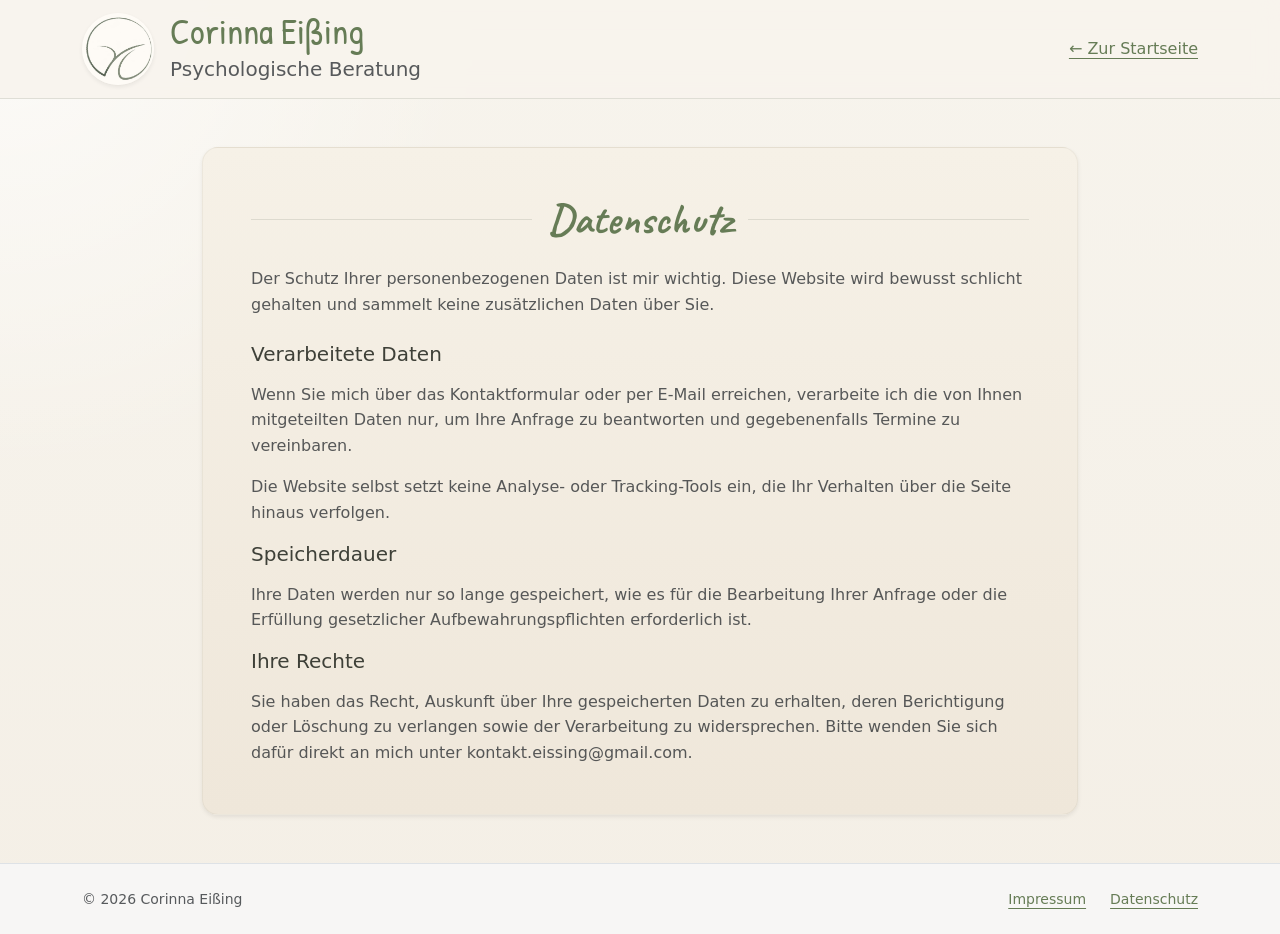
==== datenschutz.html @ 4d72b92f "Datenschutz und Impressum hinzugefügt" ====
<!DOCTYPE html>
<html lang="de">

<head>
  <meta charset="UTF-8" />
  <meta name="viewport" content="width=device-width, initial-scale=1" />
  <title>Datenschutz | Corinna Eißing</title>
  <meta name="description" content="Datenschutzinformationen der Website von Corinna Eißing" />
  <link rel="preconnect" href="https://fonts.googleapis.com">
  <link rel="preconnect" href="https://fonts.gstatic.com" crossorigin>
  <link href="https://fonts.googleapis.com/css2?family=Caveat:wght@400..700&display=swap" rel="stylesheet">
  <link href="https://fonts.googleapis.com/css2?family=Patrick+Hand&display=swap" rel="stylesheet">
  <link href="https://cdn.jsdelivr.net/npm/bootstrap@5.3.3/dist/css/bootstrap.min.css" rel="stylesheet"
    integrity="sha384-QWTKZyjpPEjISv5WaRU9OFeRpok6YctnYmDr5pNlyT2bRjXh0JMhjY6hW+ALEwIH" crossorigin="anonymous">
  <link rel="stylesheet" href="styles.css" />
</head>

<body>
  <a class="skip-link" href="#main">Zum Inhalt springen</a>

  <header class="site-header sticky-top">
    <nav class="navbar navbar-expand-lg py-2">
      <div class="container">
        <a class="navbar-brand d-flex align-items-center gap-3" href="index.html">
          <img src="images/Logo.JPEG" alt="Logo" class="rounded-circle shadow-sm"
            style="width: 4.5rem; height: 4.5rem; object-fit: cover;" />
          <div>
            <div class="brand-title lh-1 m-0">Corinna Eißing</div>
            <p class="brand-subtitle m-0 mt-1 text-muted">Psychologische Beratung</p>
          </div>
        </a>
        <a href="index.html" class="custom-link">← Zur Startseite</a>
      </div>
    </nav>
  </header>

  <main id="main">
    <section class="py-5">
      <div class="container" style="max-width: 900px;">
        <article class="info-box p-4 p-md-5 rounded-4 shadow-sm">
          <h1 class="section-title mb-4">Datenschutz</h1>
          <p class="text-muted mb-4">Der Schutz Ihrer personenbezogenen Daten ist mir wichtig. Diese Website wird bewusst schlicht gehalten und sammelt keine zusätzlichen Daten über Sie.</p>

          <h2 class="h5 mb-3">Verarbeitete Daten</h2>
          <p class="text-muted mb-3">Wenn Sie mich über das Kontaktformular oder per E-Mail erreichen, verarbeite ich die von Ihnen mitgeteilten Daten nur, um Ihre Anfrage zu beantworten und gegebenenfalls Termine zu vereinbaren.</p>
          <p class="text-muted mb-3">Die Website selbst setzt keine Analyse- oder Tracking-Tools ein, die Ihr Verhalten über die Seite hinaus verfolgen.</p>

          <h2 class="h5 mb-3">Speicherdauer</h2>
          <p class="text-muted mb-3">Ihre Daten werden nur so lange gespeichert, wie es für die Bearbeitung Ihrer Anfrage oder die Erfüllung gesetzlicher Aufbewahrungspflichten erforderlich ist.</p>

          <h2 class="h5 mb-3">Ihre Rechte</h2>
          <p class="text-muted mb-0">Sie haben das Recht, Auskunft über Ihre gespeicherten Daten zu erhalten, deren Berichtigung oder Löschung zu verlangen sowie der Verarbeitung zu widersprechen. Bitte wenden Sie sich dafür direkt an mich unter kontakt.eissing@gmail.com.</p>
        </article>
      </div>
    </section>
  </main>

  <footer class="py-4 border-top bg-light bg-opacity-75">
    <div class="container d-flex flex-column flex-md-row justify-content-between align-items-center">
      <p class="text-muted mb-3 mb-md-0 small">© 2026 Corinna Eißing</p>
      <nav aria-label="Footer Navigation">
        <ul class="list-unstyled d-flex gap-4 mb-0 small">
          <li><a href="impressum.html" class="text-muted text-decoration-none custom-link">Impressum</a></li>
          <li><a href="datenschutz.html" class="text-muted text-decoration-none custom-link">Datenschutz</a></li>
        </ul>
      </nav>
    </div>
  </footer>
</body>

</html>
---- styles.css ----
/* =========================
   Base / reset
   ========================= */

*,
*::before,
*::after {
  box-sizing: border-box;
}

html {
  color-scheme: light;
  scroll-behavior: smooth;
}

body {
  margin: 0;
  min-width: 320px;
  font-family: var(--font-sans);
  line-height: 1.6;
  color: var(--text);
  background:
    radial-gradient(circle at top left, rgba(255, 255, 255, 0.65), transparent 30%),
    linear-gradient(to bottom, #f7f4ed, #f4efe6);
}

/* =========================
   Design tokens
   ========================= */

:root {
  /* Color palette */
  --bg: #f7f4ed;
  --surface: rgba(255, 250, 243, 0.86);
  --surface-strong: #f8f3ea;
  --text: #3e4038;
  --text-secondary: #5a5e52;
  --text-tertiary: #4a5141;
  --muted: #5e6357;
  --accent-line: #91a876;

  /* Brand colors */
  --brand-green: #667c56;
  --brand-green-soft: #90a77b;
  --brand-green-bright: #8ab263;
  --brand-orange: #dc8a35;
  --brand-orange-dark: #bf7225;
  --line: rgba(84, 93, 76, 0.15);

  /* Border radius - consistent hierarchy */
  --radius-sm: 0.4rem;
  --radius: 1.25rem;
  --radius-lg: 1.75rem;
  --radius-pill: 999px;

  /* Shadow system */
  --shadow: 0 10px 30px rgba(60, 53, 40, 0.08), 0 2px 8px rgba(60, 53, 40, 0.05);
  --shadow-sm: 0 2px 8px rgba(60, 53, 40, 0.05);
  --shadow-md: 0 6px 18px rgba(60, 53, 40, 0.08);
  --shadow-lg: 0 12px 28px rgba(60, 53, 40, 0.12);
  --shadow-inset: inset 0 1px 0 rgba(255, 255, 255, 0.6);

  --text-sm: clamp(0.95rem, 0.9rem + 0.2vw, 1rem);
  --text-md: clamp(1rem, 0.95rem + 0.3vw, 1.125rem);
  --text-lg: clamp(1.2rem, 1rem + 0.8vw, 1.8rem);
  --text-xl: clamp(1.9rem, 1.3rem + 2vw, 3.4rem);
  --text-script: clamp(1.8rem, 1.2rem + 1.8vw, 3rem);
  --script-font: 'Patrick Hand', "Brush Script MT", "Segoe Script", "Snell Roundhand", cursive;

  /* Primary type scale and font stacks */
  --font-sans: system-ui, -apple-system, "Segoe UI", Roboto, "Helvetica Neue", Arial, sans-serif;
  --heading-1: clamp(2.2rem, 1.8rem + 2vw, 3rem);
  --heading-2: clamp(1.6rem, 1.3rem + 1.2vw, 2.4rem);
  --heading-3: clamp(1.2rem, 1rem + 0.8vw, 1.8rem);

  /* Transition timing */
  --transition-fast: 150ms ease;
  --transition-base: 200ms ease;
  --transition-slow: 400ms ease;
}

/* =========================
   Typography
   ========================= */


.caveat-400 {
  font-family: "Caveat", cursive;
  font-optical-sizing: auto;
  font-weight: 400;
  font-style: normal;
}
.caveat-700 {
  font-family: "Caveat", cursive;
  font-optical-sizing: auto;
  font-weight: 700;
  font-style: normal;
}

/* Role-based handwritten / display headings */
.handwritten,
.offer-card h3 {
  font-family: var(--script-font);
  font-weight: 400;
  color: var(--brand-green);
  line-height: 1.1;
}

.schlagwort {
  font-family: "Caveat";
  font-weight: 400;
  color: var(--brand-green);
  line-height: 1.1;
}
.section-title {
  font-size: var(--text-script);
  font-family: "Caveat", cursive;
  font-optical-sizing: auto;
  font-weight: 700;
  font-style: normal;
  display: flex;
  align-items: center;
  justify-content: center;
  gap: 1rem;
  color: var(--brand-green);
  line-height: 1.1;
}

.kasten-titel {
  font-family: "Caveat", cursive;
  font-optical-sizing: auto;
  font-weight: 400;
  font-style: normal;
  color: var(--brand-green);
  line-height: 1.1;
}
.prompt-card h2,
.info-box h3,
.offer-card h3 {
  font-size: var(--heading-2);
}

h1, h2, h3, h4, h5, h6 {
  color: var(--brand-green);
  font-family: var(--font-sans);
}

.curved-section h3 {
  color: var(--brand-green-bright);
}


.section-title::before,
.section-title::after {
  content: "";
  height: 1px;
  flex: 1 1 100px;
  background: var(--line);
}

.accent-line {
  position: relative;
  display: inline-block;
}

.accent-line::after {
  content: "";
  display: block;
  width: 8rem;
  height: 0.35rem;
  margin: 0.75rem auto 0;
  border-radius: var(--radius-pill);
  background: linear-gradient(90deg, transparent, var(--accent-line), transparent);
  opacity: 0.7;
}

/* =========================
   Accessibility helper
   ========================= */

.skip-link {
  position: absolute;
  left: 1rem;
  top: -10rem;
  z-index: 1000;
  background: #ffffff;
  color: #000000;
  padding: 0.75rem 1rem;
  border-radius: 0.75rem;
  box-shadow: var(--shadow);
}

.skip-link:focus {
  top: 1rem;
}

/* =========================
   Header & Nav
   ========================= */

.site-header {
  background: rgba(248, 244, 237, 0.92);
  backdrop-filter: blur(12px);
  border-bottom: 1px solid var(--line);
}

.brand-title {
  font-family: var(--script-font);
  font-size: clamp(1.8rem, 1.25rem + 1.25vw, 2.8rem);
  color: var(--brand-green);
}

.custom-nav-link {
  position: relative;
  color: var(--text) !important;
  font-size: var(--text-sm);
  text-decoration: none;
  display: inline-block;
  padding-bottom: 0.2rem;
}

.custom-nav-link::after {
  content: "";
  position: absolute;
  left: 0;
  bottom: 0;
  width: 100%;
  height: 2px;
  background: var(--brand-orange);
  transform: scaleX(0);
  transform-origin: center;
  transition: transform var(--transition-base);
}

.custom-nav-link:hover::after,
.custom-nav-link:focus-visible::after {
  transform: scaleX(1);
}

/* =========================
   Buttons & Links
   ========================= */

.custom-btn {
  display: inline-flex;
  align-items: center;
  justify-content: center;
  min-height: 3rem;
  transition:
    transform var(--transition-base),
    box-shadow var(--transition-base),
    background-color var(--transition-base);
  color: #fffdf9 !important;
  background: linear-gradient(180deg, #a2c072, var(--brand-green-bright));
  border: none;
}

.custom-btn:hover {
  transform: translateY(-2px);
  box-shadow: var(--shadow-lg) !important;
  background: linear-gradient(180deg, #b4cc82, #8db065);
}

.custom-btn:active {
  transform: translateY(0);
  background: linear-gradient(180deg, #8db065, #6f9a59);
}

.custom-link {
  color: var(--brand-green) !important;
  text-decoration: underline !important;
  text-decoration-thickness: 1px !important;
  text-underline-offset: 0.25rem !important;
  transition: color var(--transition-base), text-decoration-color var(--transition-base);
}

.custom-link:hover,
.custom-link:focus-visible {
  color: var(--brand-orange) !important;
  text-decoration-color: var(--brand-orange) !important;
}

/* =========================
   Hero
   ========================= */

.hero-image {
  min-height: min(72svh, 46rem);
  background:
    linear-gradient(to right, rgba(28, 36, 24, 0.45), rgba(28, 36, 24, 0.08) 48%, rgba(28, 36, 24, 0.1)),
    url("images/hero.jpg") center / cover no-repeat;
}

.hero-copy p {
  font-family: var(--script-font);
  font-size: var(--text-script);
  font-weight: 400;
  text-shadow: 0 2px 8px rgba(0,0,0,0.15);
}

@media (max-width: 700px) {
  .hero-copy p {
    font-size: clamp(1.4rem, 1.2rem + 1.5vw, 2rem);
  }
}

/* =========================
   Intro cards
   ========================= */

.bg-gradient-custom {
  background:
    linear-gradient(to bottom, rgba(255, 255, 255, 0.45), rgba(255, 255, 255, 0)),
    transparent;
}

.prompt-card {
  position: relative;
  min-height: 11rem;
  /* soft paper look */
  background:
    radial-gradient(circle at 20% 30%, rgba(255,255,255,0.8), transparent 60%),
    radial-gradient(circle at 80% 70%, rgba(255,255,255,0.6), transparent 60%),
    linear-gradient(180deg, #f6f1e7, #efe7da);
  border: 1px solid rgba(120, 110, 90, 0.08);
  box-shadow: var(--shadow-md), var(--shadow-inset);
  transition: transform var(--transition-base), box-shadow var(--transition-base);
  cursor: pointer;
}

.prompt-card:active {
  transform: translateY(1px) scale(0.99);
}

.prompt-card h2::after {
  content: "";
  display: block;
  width: 60%;
  height: 0.35rem;
  margin: 0.6rem auto 0;
  background: linear-gradient(90deg, transparent, rgba(235, 159, 81, 0.8), transparent);
  border-radius: var(--radius-pill);
  opacity: 0.7;
}

/* subtle organic variation */
.prompt-card:nth-child(1) {
  transform: rotate(-1deg);
}
.prompt-card:nth-child(2) {
  transform: rotate(0.5deg);
}
.prompt-card:nth-child(3) {
  transform: rotate(-0.5deg);
}

/* hover = slight lift */
.prompt-card:hover {
  transform: translateY(-3px) scale(1.01);
  box-shadow: var(--shadow-lg), var(--shadow-inset);
}

/* =========================
   CTA band
   ========================= */

.cta-band {
  background:
    radial-gradient(circle at 20% 25%, rgba(255, 255, 255, 0.15), transparent 30%),
    radial-gradient(circle at 85% 70%, rgba(255, 255, 255, 0.12), transparent 25%),
    linear-gradient(180deg, #98b08a, #7e966e);
}

.cta-band::before,
.cta-band::after {
  content: "";
  position: absolute;
  left: -5%;
  width: 110%;
  height: 4rem;
  background: var(--bg);
}

.cta-band::before {
  top: -2rem;
  border-bottom-left-radius: 55% 100%;
  border-bottom-right-radius: 45% 100%;
}

.cta-band::after {
  bottom: -2rem;
  border-top-left-radius: 45% 100%;
  border-top-right-radius: 55% 100%;
}

/* =========================
   Info boxes
   ========================= */

.info-box {
  background: linear-gradient(180deg, #f6f1e7, #efe7da);
  border: 1px solid rgba(120, 110, 90, 0.08);
  box-shadow: var(--shadow-md), var(--shadow-inset);
}

.info-box h3 {
  color: var(--brand-green-bright);
}

/* =========================
   Curved section
   ========================= */

.curved-section {
  background: linear-gradient(180deg, rgba(255, 255, 255, 0.8), rgba(255, 255, 255, 0.4));
  border-radius: var(--radius);
}

.curved-section::before {
  content: "";
  position: absolute;
  top: -20px;
  left: -10%;
  width: 120%;
  height: 40px;
  background: var(--bg);
  border-bottom-left-radius: 50% 100%;
  border-bottom-right-radius: 50% 100%;
}

/* =========================
   Responsive titles
   ========================= */

@media (max-width: 600px) {
  .section-title {
    font-size: clamp(1.4rem, 1.2rem + 1vw, 2.2rem);
    gap: 0.5rem;
  }
}

/* =========================
   Motion preferences
   ========================= */

@media (prefers-reduced-motion: reduce) {
  html {
    scroll-behavior: auto;
  }
  *, *::before, *::after {
    animation: none !important;
    transition-duration: 0.01ms !important;
    transition-delay: 0ms !important;
  }
}

section[id] {
  scroll-margin-top: 5rem;
}
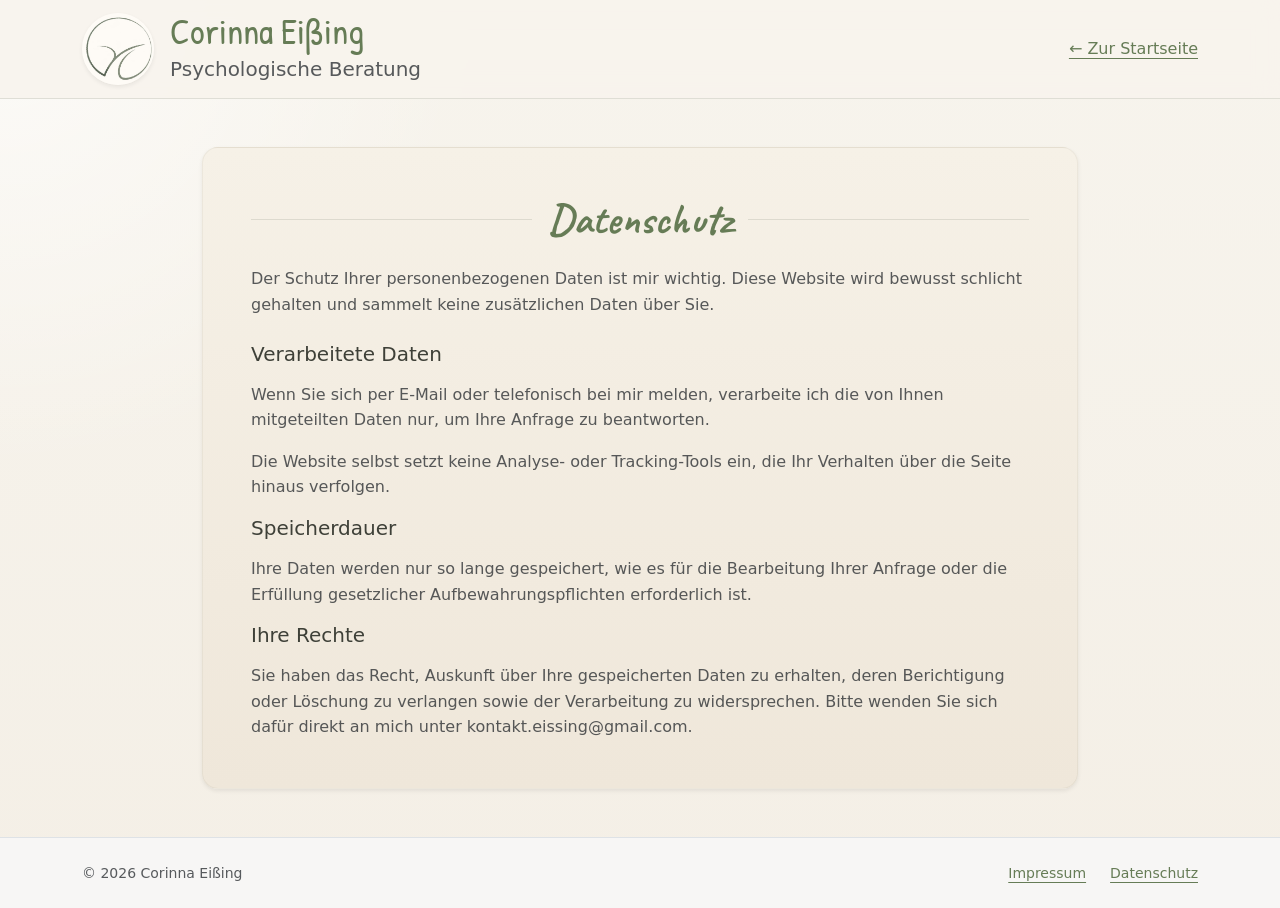
==== commit 5036e22a: "Datenschutz text" ====
--- a/datenschutz.html
+++ b/datenschutz.html
@@ -42,7 +42,7 @@
           <p class="text-muted mb-4">Der Schutz Ihrer personenbezogenen Daten ist mir wichtig. Diese Website wird bewusst schlicht gehalten und sammelt keine zusätzlichen Daten über Sie.</p>
 
           <h2 class="h5 mb-3">Verarbeitete Daten</h2>
-          <p class="text-muted mb-3">Wenn Sie mich über das Kontaktformular oder per E-Mail erreichen, verarbeite ich die von Ihnen mitgeteilten Daten nur, um Ihre Anfrage zu beantworten und gegebenenfalls Termine zu vereinbaren.</p>
+          <p class="text-muted mb-3">Wenn Sie sich per E-Mail oder telefonisch bei mir melden, verarbeite ich die von Ihnen mitgeteilten Daten nur, um Ihre Anfrage zu beantworten.</p>
           <p class="text-muted mb-3">Die Website selbst setzt keine Analyse- oder Tracking-Tools ein, die Ihr Verhalten über die Seite hinaus verfolgen.</p>
 
           <h2 class="h5 mb-3">Speicherdauer</h2>
--- a/styles.css
+++ b/styles.css
@@ -70,7 +70,7 @@
   /* Primary type scale and font stacks */
   --font-sans: system-ui, -apple-system, "Segoe UI", Roboto, "Helvetica Neue", Arial, sans-serif;
   --heading-1: clamp(2.2rem, 1.8rem + 2vw, 3rem);
-  --heading-2: clamp(1.6rem, 1.3rem + 1.2vw, 2.4rem);
+  --heading-2: clamp(1.2rem, 1.1rem + 1.2vw, 2.4rem);
   --heading-3: clamp(1.2rem, 1rem + 0.8vw, 1.8rem);
 
   /* Transition timing */
@@ -133,6 +133,7 @@
   font-style: normal;
   color: var(--brand-green);
   line-height: 1.1;
+  font-size: var(--text-lg);
 }
 .prompt-card h2,
 .info-box h3,
@@ -292,7 +293,7 @@
 }
 
 .hero-copy p {
-  font-family: var(--script-font);
+  font-family: "Caveat"; cursive;
   font-size: var(--text-script);
   font-weight: 400;
   text-shadow: 0 2px 8px rgba(0,0,0,0.15);
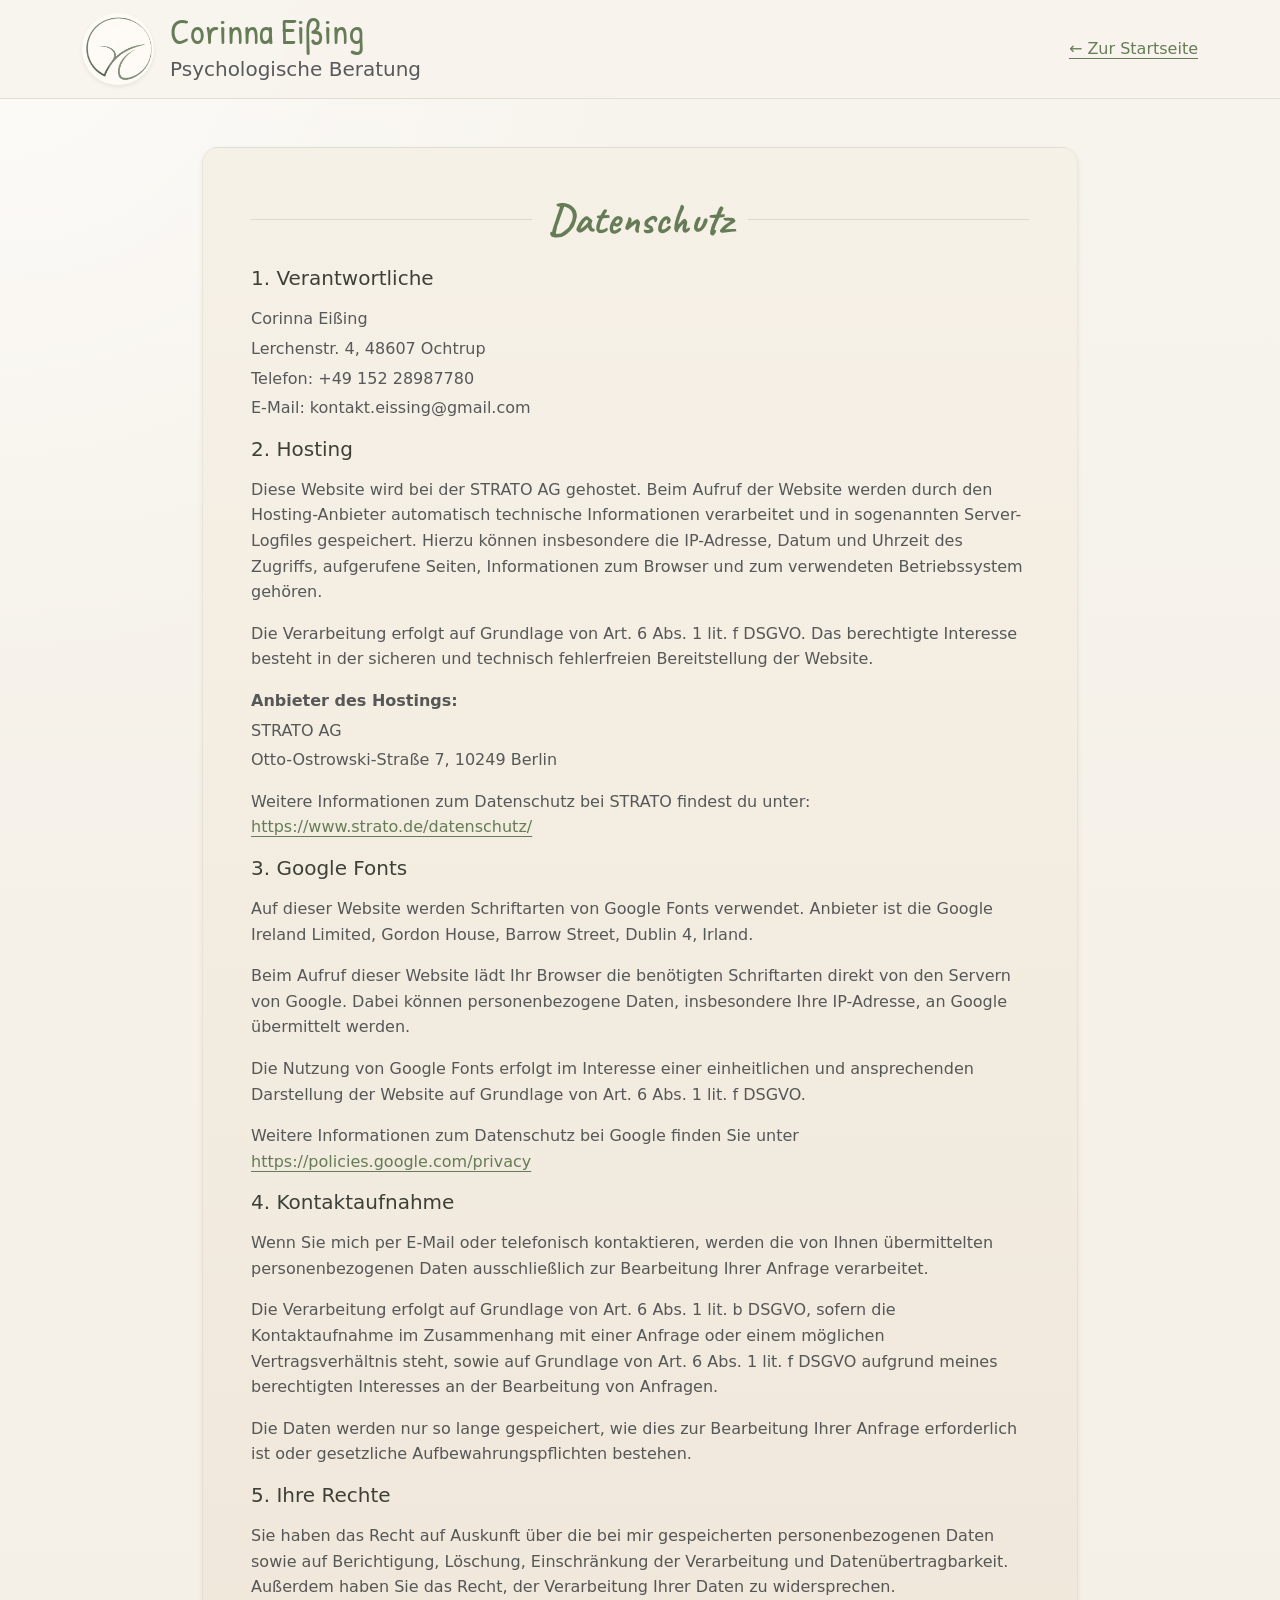
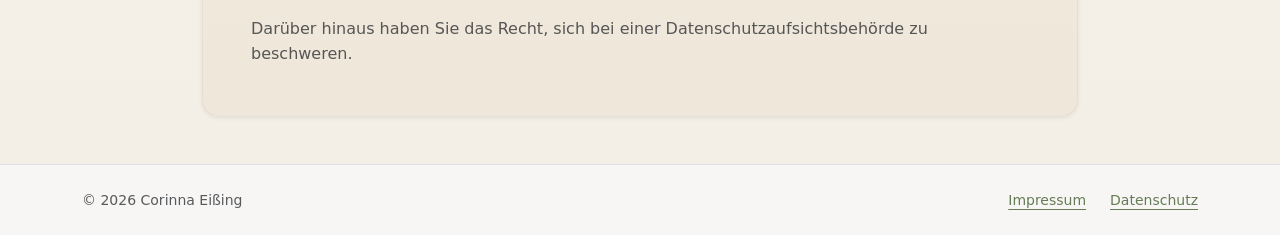
==== commit 5ccda889: "Datenschutz text chatgpt" ====
--- a/datenschutz.html
+++ b/datenschutz.html
@@ -39,17 +39,35 @@
       <div class="container" style="max-width: 900px;">
         <article class="info-box p-4 p-md-5 rounded-4 shadow-sm">
           <h1 class="section-title mb-4">Datenschutz</h1>
-          <p class="text-muted mb-4">Der Schutz Ihrer personenbezogenen Daten ist mir wichtig. Diese Website wird bewusst schlicht gehalten und sammelt keine zusätzlichen Daten über Sie.</p>
 
-          <h2 class="h5 mb-3">Verarbeitete Daten</h2>
-          <p class="text-muted mb-3">Wenn Sie sich per E-Mail oder telefonisch bei mir melden, verarbeite ich die von Ihnen mitgeteilten Daten nur, um Ihre Anfrage zu beantworten.</p>
-          <p class="text-muted mb-3">Die Website selbst setzt keine Analyse- oder Tracking-Tools ein, die Ihr Verhalten über die Seite hinaus verfolgen.</p>
+          <h2 class="h5 mb-3">1. Verantwortliche</h2>
+          <p class="text-muted mb-1">Corinna Eißing</p>
+          <p class="text-muted mb-1">Lerchenstr. 4, 48607 Ochtrup</p>
+          <p class="text-muted mb-1">Telefon: +49 152 28987780</p>
+          <p class="text-muted mb-3">E-Mail: kontakt.eissing@gmail.com</p>
 
-          <h2 class="h5 mb-3">Speicherdauer</h2>
-          <p class="text-muted mb-3">Ihre Daten werden nur so lange gespeichert, wie es für die Bearbeitung Ihrer Anfrage oder die Erfüllung gesetzlicher Aufbewahrungspflichten erforderlich ist.</p>
+          <h2 class="h5 mb-3">2. Hosting</h2>
+          <p class="text-muted mb-3">Diese Website wird bei der STRATO AG gehostet. Beim Aufruf der Website werden durch den Hosting-Anbieter automatisch technische Informationen verarbeitet und in sogenannten Server-Logfiles gespeichert. Hierzu können insbesondere die IP-Adresse, Datum und Uhrzeit des Zugriffs, aufgerufene Seiten, Informationen zum Browser und zum verwendeten Betriebssystem gehören.</p>
+          <p class="text-muted mb-3">Die Verarbeitung erfolgt auf Grundlage von Art. 6 Abs. 1 lit. f DSGVO. Das berechtigte Interesse besteht in der sicheren und technisch fehlerfreien Bereitstellung der Website.</p>
+          <p class="text-muted mb-1"><strong>Anbieter des Hostings:</strong></p>
+          <p class="text-muted mb-1">STRATO AG</p>
+          <p class="text-muted mb-3">Otto-Ostrowski-Straße 7, 10249 Berlin</p>
+          <p class="text-muted mb-3">Weitere Informationen zum Datenschutz bei STRATO findest du unter: <a href="https://www.strato.de/datenschutz/" class="custom-link">https://www.strato.de/datenschutz/</a></p>
 
-          <h2 class="h5 mb-3">Ihre Rechte</h2>
-          <p class="text-muted mb-0">Sie haben das Recht, Auskunft über Ihre gespeicherten Daten zu erhalten, deren Berichtigung oder Löschung zu verlangen sowie der Verarbeitung zu widersprechen. Bitte wenden Sie sich dafür direkt an mich unter kontakt.eissing@gmail.com.</p>
+          <h2 class="h5 mb-3">3. Google Fonts</h2>
+          <p class="text-muted mb-3">Auf dieser Website werden Schriftarten von Google Fonts verwendet. Anbieter ist die Google Ireland Limited, Gordon House, Barrow Street, Dublin 4, Irland.</p>
+          <p class="text-muted mb-3">Beim Aufruf dieser Website lädt Ihr Browser die benötigten Schriftarten direkt von den Servern von Google. Dabei können personenbezogene Daten, insbesondere Ihre IP-Adresse, an Google übermittelt werden.</p>
+          <p class="text-muted mb-3">Die Nutzung von Google Fonts erfolgt im Interesse einer einheitlichen und ansprechenden Darstellung der Website auf Grundlage von Art. 6 Abs. 1 lit. f DSGVO.</p>
+          <p class="text-muted mb-3">Weitere Informationen zum Datenschutz bei Google finden Sie unter <a href="https://policies.google.com/privacy" class="custom-link">https://policies.google.com/privacy</a></p>
+
+          <h2 class="h5 mb-3">4. Kontaktaufnahme</h2>
+          <p class="text-muted mb-3">Wenn Sie mich per E-Mail oder telefonisch kontaktieren, werden die von Ihnen übermittelten personenbezogenen Daten ausschließlich zur Bearbeitung Ihrer Anfrage verarbeitet.</p>
+          <p class="text-muted mb-3">Die Verarbeitung erfolgt auf Grundlage von Art. 6 Abs. 1 lit. b DSGVO, sofern die Kontaktaufnahme im Zusammenhang mit einer Anfrage oder einem möglichen Vertragsverhältnis steht, sowie auf Grundlage von Art. 6 Abs. 1 lit. f DSGVO aufgrund meines berechtigten Interesses an der Bearbeitung von Anfragen.</p>
+          <p class="text-muted mb-3">Die Daten werden nur so lange gespeichert, wie dies zur Bearbeitung Ihrer Anfrage erforderlich ist oder gesetzliche Aufbewahrungspflichten bestehen.</p>
+
+          <h2 class="h5 mb-3">5. Ihre Rechte</h2>
+          <p class="text-muted mb-3">Sie haben das Recht auf Auskunft über die bei mir gespeicherten personenbezogenen Daten sowie auf Berichtigung, Löschung, Einschränkung der Verarbeitung und Datenübertragbarkeit. Außerdem haben Sie das Recht, der Verarbeitung Ihrer Daten zu widersprechen.</p>
+          <p class="text-muted mb-0">Darüber hinaus haben Sie das Recht, sich bei einer Datenschutzaufsichtsbehörde zu beschweren.</p>
         </article>
       </div>
     </section>
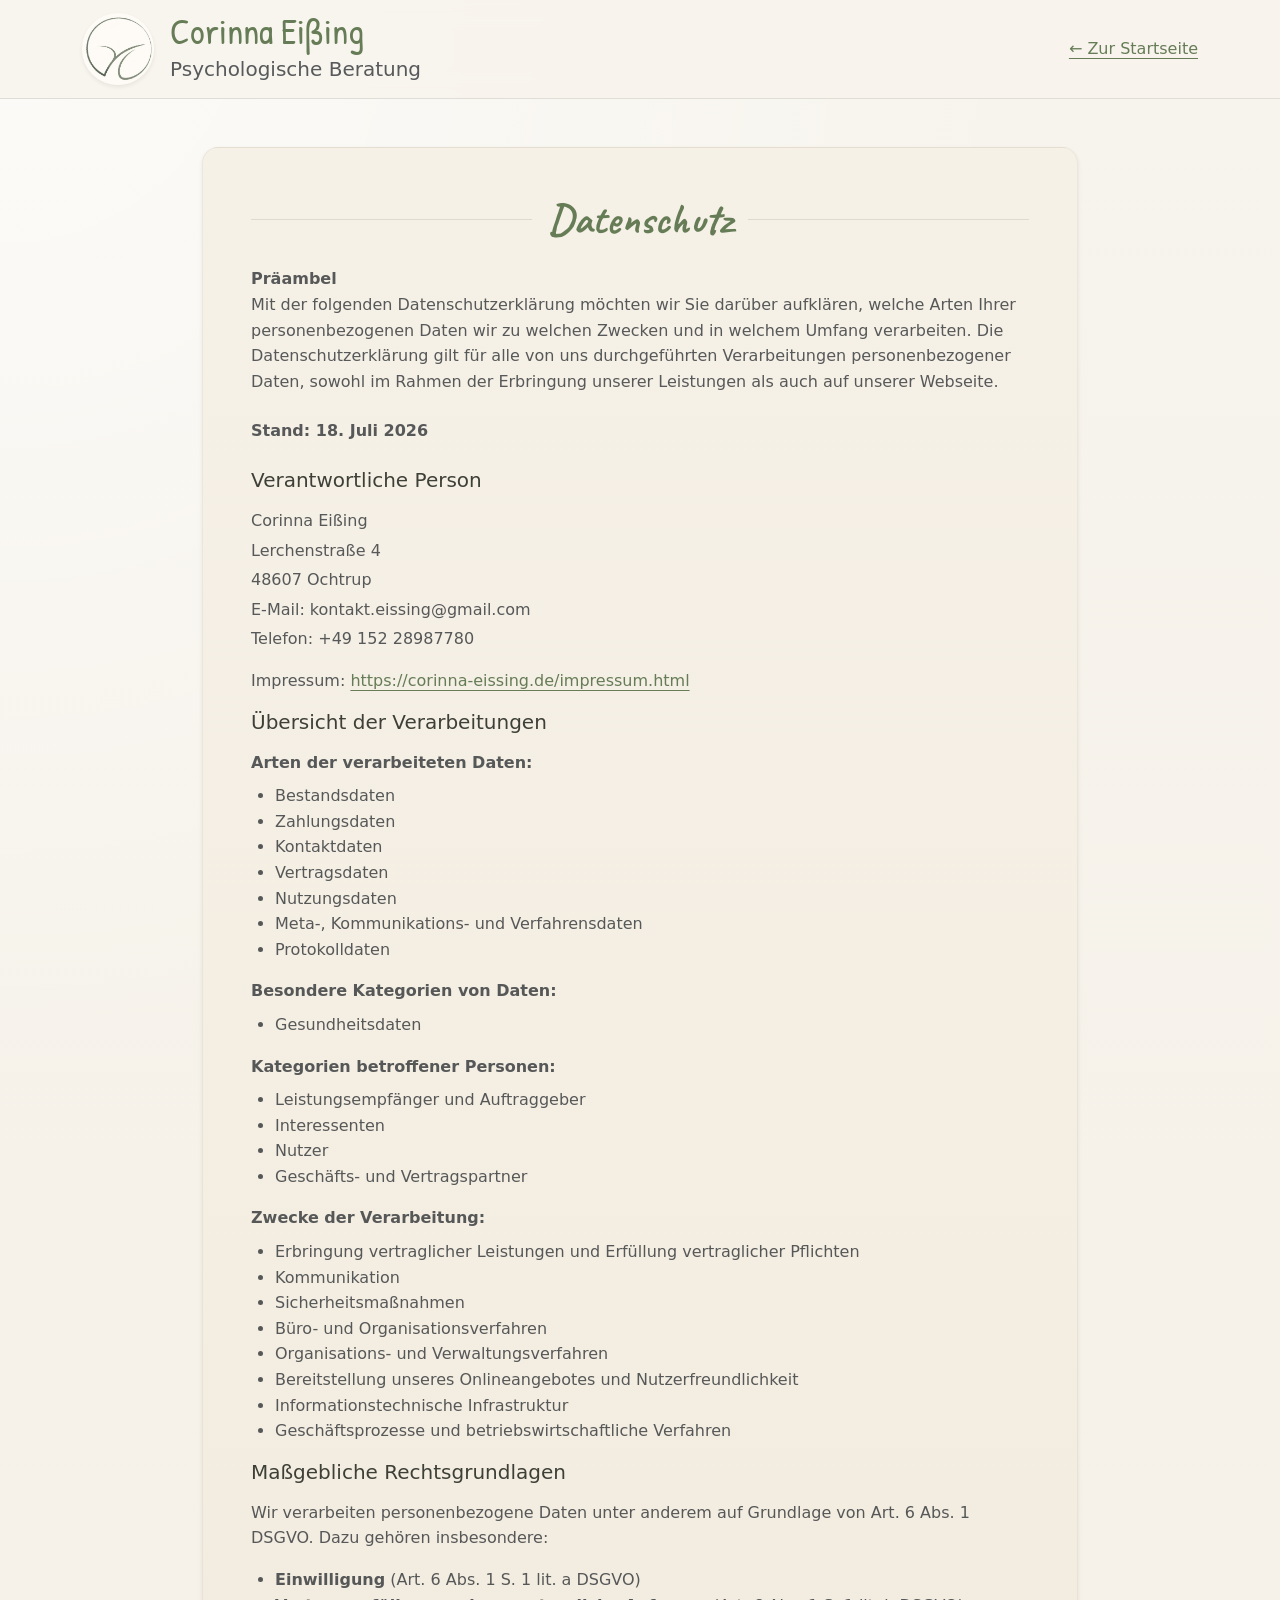
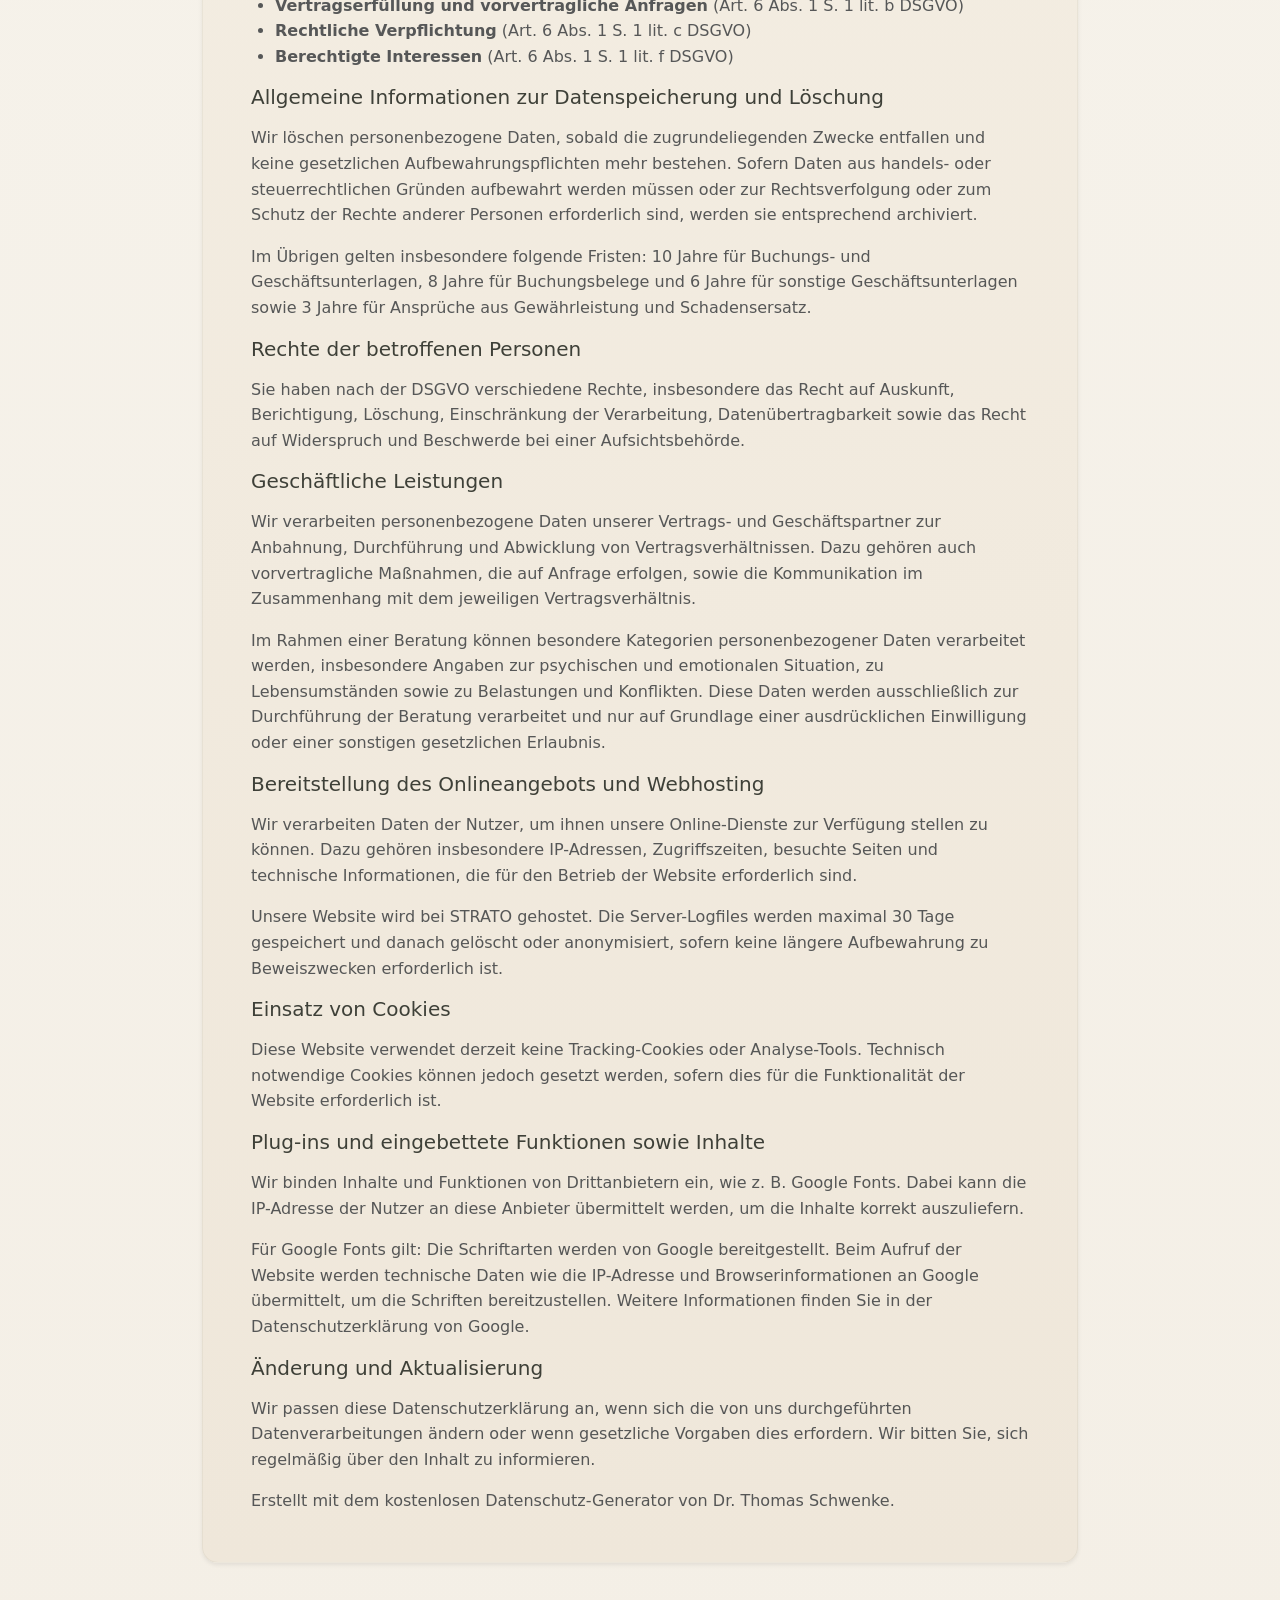
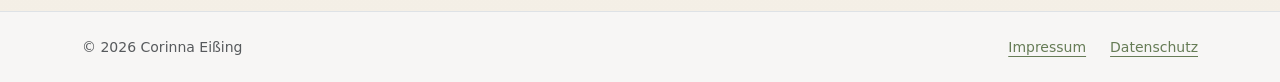
==== commit f3a10e8f: "Datenschutz final ersetzt" ====
--- a/datenschutz.html
+++ b/datenschutz.html
@@ -40,34 +40,91 @@
         <article class="info-box p-4 p-md-5 rounded-4 shadow-sm">
           <h1 class="section-title mb-4">Datenschutz</h1>
 
-          <h2 class="h5 mb-3">1. Verantwortliche</h2>
+          <p class="text-muted mb-4"><strong>Präambel</strong><br>
+          Mit der folgenden Datenschutzerklärung möchten wir Sie darüber aufklären, welche Arten Ihrer personenbezogenen Daten wir zu welchen Zwecken und in welchem Umfang verarbeiten. Die Datenschutzerklärung gilt für alle von uns durchgeführten Verarbeitungen personenbezogener Daten, sowohl im Rahmen der Erbringung unserer Leistungen als auch auf unserer Webseite.</p>
+
+          <p class="text-muted mb-4"><strong>Stand: 18. Juli 2026</strong></p>
+
+          <h2 class="h5 mb-3">Verantwortliche Person</h2>
           <p class="text-muted mb-1">Corinna Eißing</p>
-          <p class="text-muted mb-1">Lerchenstr. 4, 48607 Ochtrup</p>
-          <p class="text-muted mb-1">Telefon: +49 152 28987780</p>
-          <p class="text-muted mb-3">E-Mail: kontakt.eissing@gmail.com</p>
+          <p class="text-muted mb-1">Lerchenstraße 4</p>
+          <p class="text-muted mb-1">48607 Ochtrup</p>
+          <p class="text-muted mb-1">E-Mail: kontakt.eissing@gmail.com</p>
+          <p class="text-muted mb-3">Telefon: +49 152 28987780</p>
+          <p class="text-muted mb-3">Impressum: <a href="https://corinna-eissing.de/impressum.html" class="custom-link">https://corinna-eissing.de/impressum.html</a></p>
 
-          <h2 class="h5 mb-3">2. Hosting</h2>
-          <p class="text-muted mb-3">Diese Website wird bei der STRATO AG gehostet. Beim Aufruf der Website werden durch den Hosting-Anbieter automatisch technische Informationen verarbeitet und in sogenannten Server-Logfiles gespeichert. Hierzu können insbesondere die IP-Adresse, Datum und Uhrzeit des Zugriffs, aufgerufene Seiten, Informationen zum Browser und zum verwendeten Betriebssystem gehören.</p>
-          <p class="text-muted mb-3">Die Verarbeitung erfolgt auf Grundlage von Art. 6 Abs. 1 lit. f DSGVO. Das berechtigte Interesse besteht in der sicheren und technisch fehlerfreien Bereitstellung der Website.</p>
-          <p class="text-muted mb-1"><strong>Anbieter des Hostings:</strong></p>
-          <p class="text-muted mb-1">STRATO AG</p>
-          <p class="text-muted mb-3">Otto-Ostrowski-Straße 7, 10249 Berlin</p>
-          <p class="text-muted mb-3">Weitere Informationen zum Datenschutz bei STRATO findest du unter: <a href="https://www.strato.de/datenschutz/" class="custom-link">https://www.strato.de/datenschutz/</a></p>
+          <h2 class="h5 mb-3">Übersicht der Verarbeitungen</h2>
+          <p class="text-muted mb-2"><strong>Arten der verarbeiteten Daten:</strong></p>
+          <ul class="text-muted mb-3 ps-4">
+            <li>Bestandsdaten</li>
+            <li>Zahlungsdaten</li>
+            <li>Kontaktdaten</li>
+            <li>Vertragsdaten</li>
+            <li>Nutzungsdaten</li>
+            <li>Meta-, Kommunikations- und Verfahrensdaten</li>
+            <li>Protokolldaten</li>
+          </ul>
 
-          <h2 class="h5 mb-3">3. Google Fonts</h2>
-          <p class="text-muted mb-3">Auf dieser Website werden Schriftarten von Google Fonts verwendet. Anbieter ist die Google Ireland Limited, Gordon House, Barrow Street, Dublin 4, Irland.</p>
-          <p class="text-muted mb-3">Beim Aufruf dieser Website lädt Ihr Browser die benötigten Schriftarten direkt von den Servern von Google. Dabei können personenbezogene Daten, insbesondere Ihre IP-Adresse, an Google übermittelt werden.</p>
-          <p class="text-muted mb-3">Die Nutzung von Google Fonts erfolgt im Interesse einer einheitlichen und ansprechenden Darstellung der Website auf Grundlage von Art. 6 Abs. 1 lit. f DSGVO.</p>
-          <p class="text-muted mb-3">Weitere Informationen zum Datenschutz bei Google finden Sie unter <a href="https://policies.google.com/privacy" class="custom-link">https://policies.google.com/privacy</a></p>
+          <p class="text-muted mb-2"><strong>Besondere Kategorien von Daten:</strong></p>
+          <ul class="text-muted mb-3 ps-4">
+            <li>Gesundheitsdaten</li>
+          </ul>
 
-          <h2 class="h5 mb-3">4. Kontaktaufnahme</h2>
-          <p class="text-muted mb-3">Wenn Sie mich per E-Mail oder telefonisch kontaktieren, werden die von Ihnen übermittelten personenbezogenen Daten ausschließlich zur Bearbeitung Ihrer Anfrage verarbeitet.</p>
-          <p class="text-muted mb-3">Die Verarbeitung erfolgt auf Grundlage von Art. 6 Abs. 1 lit. b DSGVO, sofern die Kontaktaufnahme im Zusammenhang mit einer Anfrage oder einem möglichen Vertragsverhältnis steht, sowie auf Grundlage von Art. 6 Abs. 1 lit. f DSGVO aufgrund meines berechtigten Interesses an der Bearbeitung von Anfragen.</p>
-          <p class="text-muted mb-3">Die Daten werden nur so lange gespeichert, wie dies zur Bearbeitung Ihrer Anfrage erforderlich ist oder gesetzliche Aufbewahrungspflichten bestehen.</p>
+          <p class="text-muted mb-2"><strong>Kategorien betroffener Personen:</strong></p>
+          <ul class="text-muted mb-3 ps-4">
+            <li>Leistungsempfänger und Auftraggeber</li>
+            <li>Interessenten</li>
+            <li>Nutzer</li>
+            <li>Geschäfts- und Vertragspartner</li>
+          </ul>
 
-          <h2 class="h5 mb-3">5. Ihre Rechte</h2>
-          <p class="text-muted mb-3">Sie haben das Recht auf Auskunft über die bei mir gespeicherten personenbezogenen Daten sowie auf Berichtigung, Löschung, Einschränkung der Verarbeitung und Datenübertragbarkeit. Außerdem haben Sie das Recht, der Verarbeitung Ihrer Daten zu widersprechen.</p>
-          <p class="text-muted mb-0">Darüber hinaus haben Sie das Recht, sich bei einer Datenschutzaufsichtsbehörde zu beschweren.</p>
+          <p class="text-muted mb-2"><strong>Zwecke der Verarbeitung:</strong></p>
+          <ul class="text-muted mb-3 ps-4">
+            <li>Erbringung vertraglicher Leistungen und Erfüllung vertraglicher Pflichten</li>
+            <li>Kommunikation</li>
+            <li>Sicherheitsmaßnahmen</li>
+            <li>Büro- und Organisationsverfahren</li>
+            <li>Organisations- und Verwaltungsverfahren</li>
+            <li>Bereitstellung unseres Onlineangebotes und Nutzerfreundlichkeit</li>
+            <li>Informationstechnische Infrastruktur</li>
+            <li>Geschäftsprozesse und betriebswirtschaftliche Verfahren</li>
+          </ul>
+
+          <h2 class="h5 mb-3">Maßgebliche Rechtsgrundlagen</h2>
+          <p class="text-muted mb-3">Wir verarbeiten personenbezogene Daten unter anderem auf Grundlage von Art. 6 Abs. 1 DSGVO. Dazu gehören insbesondere:</p>
+          <ul class="text-muted mb-3 ps-4">
+            <li><strong>Einwilligung</strong> (Art. 6 Abs. 1 S. 1 lit. a DSGVO)</li>
+            <li><strong>Vertragserfüllung und vorvertragliche Anfragen</strong> (Art. 6 Abs. 1 S. 1 lit. b DSGVO)</li>
+            <li><strong>Rechtliche Verpflichtung</strong> (Art. 6 Abs. 1 S. 1 lit. c DSGVO)</li>
+            <li><strong>Berechtigte Interessen</strong> (Art. 6 Abs. 1 S. 1 lit. f DSGVO)</li>
+          </ul>
+
+          <h2 class="h5 mb-3">Allgemeine Informationen zur Datenspeicherung und Löschung</h2>
+          <p class="text-muted mb-3">Wir löschen personenbezogene Daten, sobald die zugrundeliegenden Zwecke entfallen und keine gesetzlichen Aufbewahrungspflichten mehr bestehen. Sofern Daten aus handels- oder steuerrechtlichen Gründen aufbewahrt werden müssen oder zur Rechtsverfolgung oder zum Schutz der Rechte anderer Personen erforderlich sind, werden sie entsprechend archiviert.</p>
+          <p class="text-muted mb-3">Im Übrigen gelten insbesondere folgende Fristen: 10 Jahre für Buchungs- und Geschäftsunterlagen, 8 Jahre für Buchungsbelege und 6 Jahre für sonstige Geschäftsunterlagen sowie 3 Jahre für Ansprüche aus Gewährleistung und Schadensersatz.</p>
+
+          <h2 class="h5 mb-3">Rechte der betroffenen Personen</h2>
+          <p class="text-muted mb-3">Sie haben nach der DSGVO verschiedene Rechte, insbesondere das Recht auf Auskunft, Berichtigung, Löschung, Einschränkung der Verarbeitung, Datenübertragbarkeit sowie das Recht auf Widerspruch und Beschwerde bei einer Aufsichtsbehörde.</p>
+
+          <h2 class="h5 mb-3">Geschäftliche Leistungen</h2>
+          <p class="text-muted mb-3">Wir verarbeiten personenbezogene Daten unserer Vertrags- und Geschäftspartner zur Anbahnung, Durchführung und Abwicklung von Vertragsverhältnissen. Dazu gehören auch vorvertragliche Maßnahmen, die auf Anfrage erfolgen, sowie die Kommunikation im Zusammenhang mit dem jeweiligen Vertragsverhältnis.</p>
+          <p class="text-muted mb-3">Im Rahmen einer Beratung können besondere Kategorien personenbezogener Daten verarbeitet werden, insbesondere Angaben zur psychischen und emotionalen Situation, zu Lebensumständen sowie zu Belastungen und Konflikten. Diese Daten werden ausschließlich zur Durchführung der Beratung verarbeitet und nur auf Grundlage einer ausdrücklichen Einwilligung oder einer sonstigen gesetzlichen Erlaubnis.</p>
+
+          <h2 class="h5 mb-3">Bereitstellung des Onlineangebots und Webhosting</h2>
+          <p class="text-muted mb-3">Wir verarbeiten Daten der Nutzer, um ihnen unsere Online-Dienste zur Verfügung stellen zu können. Dazu gehören insbesondere IP-Adressen, Zugriffszeiten, besuchte Seiten und technische Informationen, die für den Betrieb der Website erforderlich sind.</p>
+          <p class="text-muted mb-3">Unsere Website wird bei STRATO gehostet. Die Server-Logfiles werden maximal 30 Tage gespeichert und danach gelöscht oder anonymisiert, sofern keine längere Aufbewahrung zu Beweiszwecken erforderlich ist.</p>
+
+          <h2 class="h5 mb-3">Einsatz von Cookies</h2>
+          <p class="text-muted mb-3">Diese Website verwendet derzeit keine Tracking-Cookies oder Analyse-Tools. Technisch notwendige Cookies können jedoch gesetzt werden, sofern dies für die Funktionalität der Website erforderlich ist.</p>
+
+          <h2 class="h5 mb-3">Plug-ins und eingebettete Funktionen sowie Inhalte</h2>
+          <p class="text-muted mb-3">Wir binden Inhalte und Funktionen von Drittanbietern ein, wie z. B. Google Fonts. Dabei kann die IP-Adresse der Nutzer an diese Anbieter übermittelt werden, um die Inhalte korrekt auszuliefern.</p>
+          <p class="text-muted mb-3">Für Google Fonts gilt: Die Schriftarten werden von Google bereitgestellt. Beim Aufruf der Website werden technische Daten wie die IP-Adresse und Browserinformationen an Google übermittelt, um die Schriften bereitzustellen. Weitere Informationen finden Sie in der Datenschutzerklärung von Google.</p>
+
+          <h2 class="h5 mb-3">Änderung und Aktualisierung</h2>
+          <p class="text-muted mb-3">Wir passen diese Datenschutzerklärung an, wenn sich die von uns durchgeführten Datenverarbeitungen ändern oder wenn gesetzliche Vorgaben dies erfordern. Wir bitten Sie, sich regelmäßig über den Inhalt zu informieren.</p>
+
+          <p class="text-muted mb-0">Erstellt mit dem kostenlosen Datenschutz-Generator von Dr. Thomas Schwenke.</p>
         </article>
       </div>
     </section>
